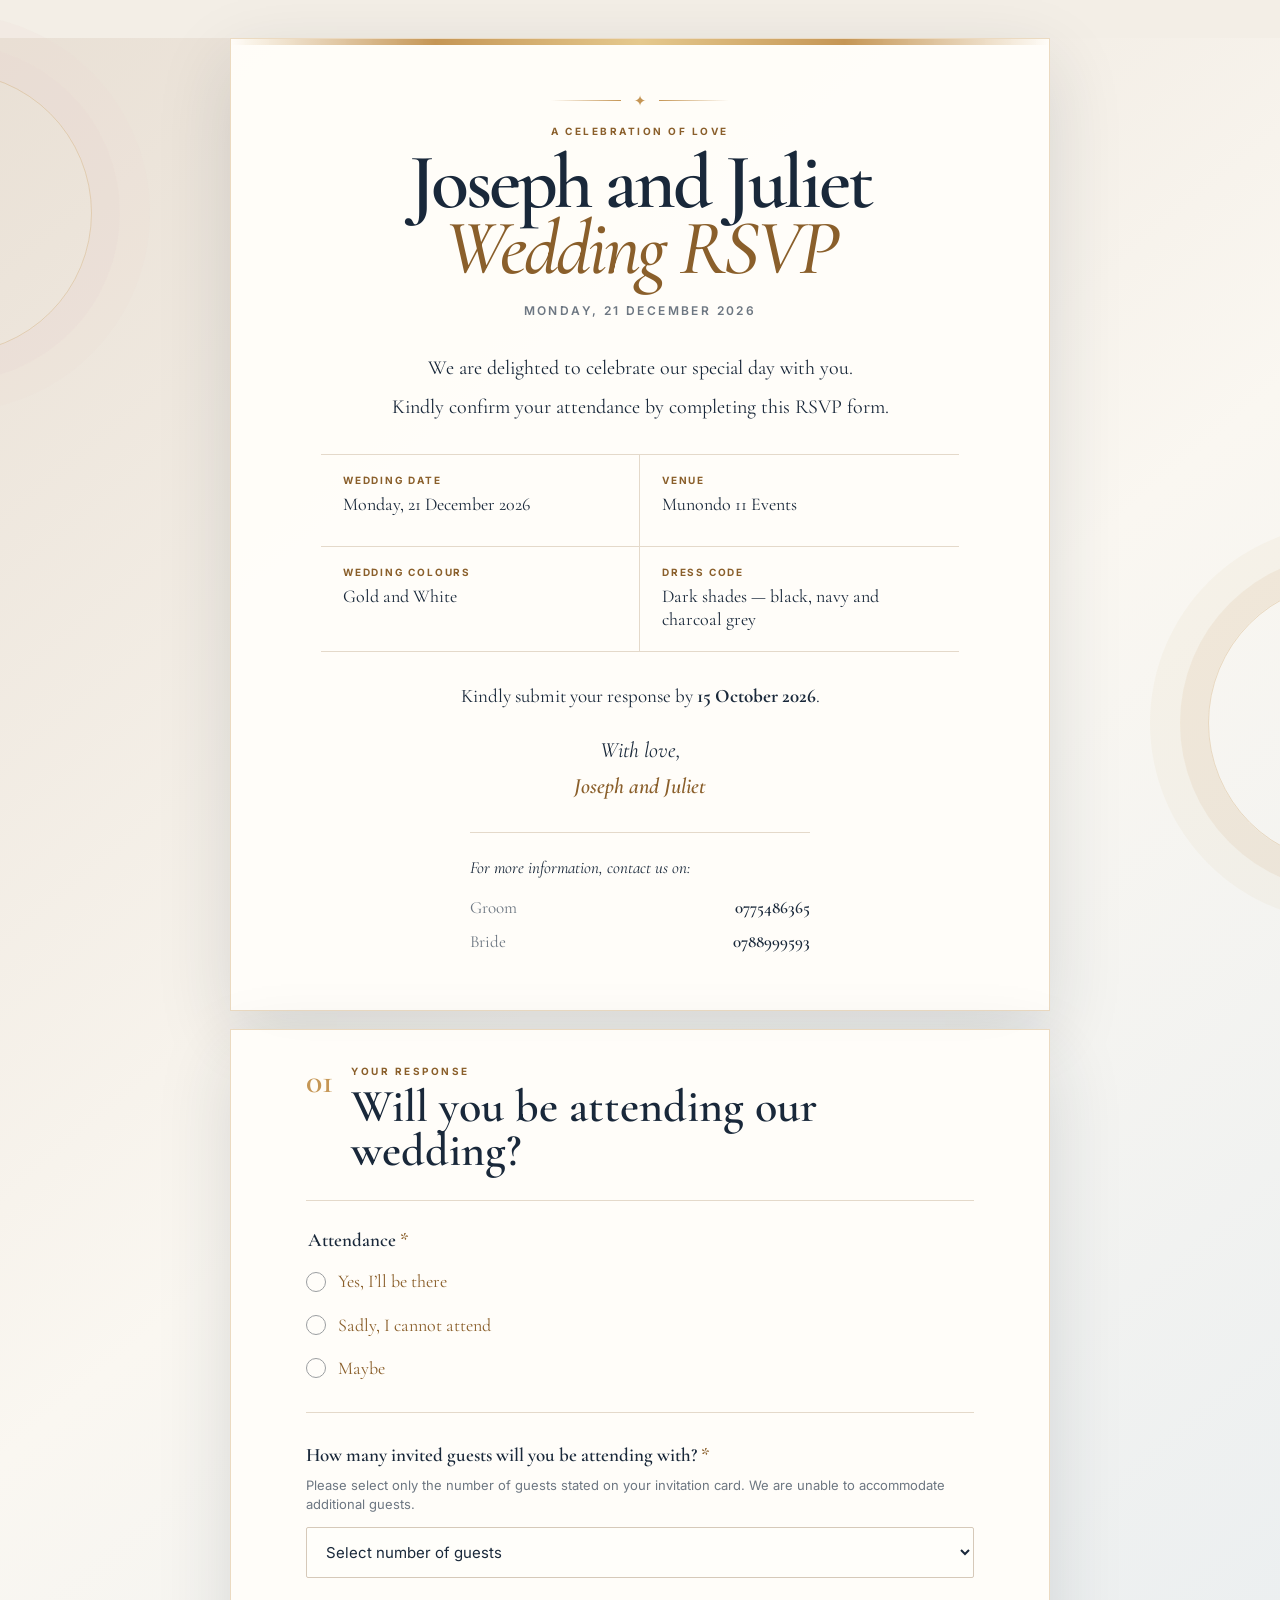
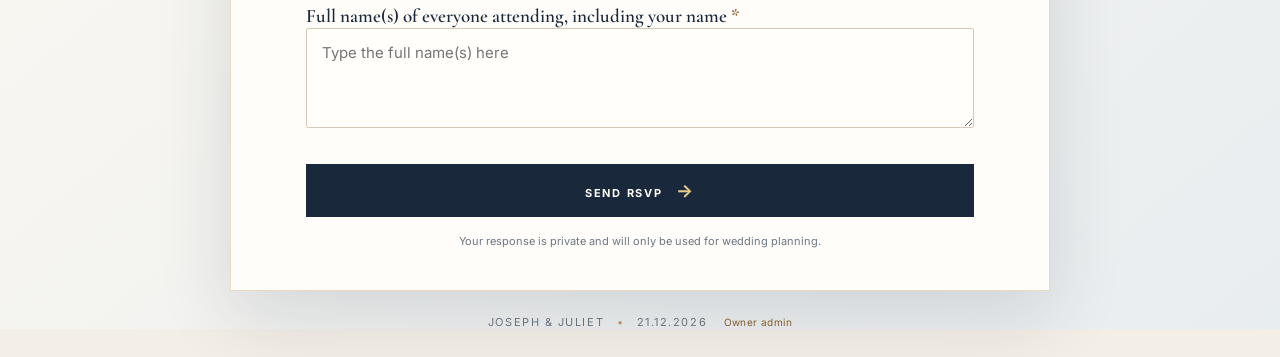
==== index.html @ 0a965ab8 "Create redesigned RSVP site with attendee admin panel" ====
<!doctype html>
<html lang="en">
  <head>
    <meta charset="UTF-8" />
    <meta name="viewport" content="width=device-width, initial-scale=1.0" />
    <meta name="theme-color" content="#b9964b" />
    <meta name="description" content="Joseph and Juliet wedding RSVP — Monday 21 December 2026." />
    <title>Joseph & Juliet | Wedding RSVP</title>
    <link rel="preconnect" href="https://fonts.googleapis.com" />
    <link rel="preconnect" href="https://fonts.gstatic.com" crossorigin />
    <link href="https://fonts.googleapis.com/css2?family=Cormorant+Garamond:ital,wght@0,400;0,500;0,600;0,700;1,500;1,600&family=Inter:wght@400;500;600;700&display=swap" rel="stylesheet" />
    <link rel="stylesheet" href="styles.css" />
  </head>
  <body>
    <main class="page-shell">
      <section class="invitation-card" aria-labelledby="page-title">
        <div class="gold-line"></div>
        <div class="ornament" aria-hidden="true"><span></span><b>✦</b><span></span></div>
        <p class="eyebrow">A celebration of love</p>
        <h1 id="page-title">Joseph and Juliet<br /><em>Wedding RSVP</em></h1>
        <p class="date-line">Monday, 21 December 2026</p>

        <div class="intro-copy">
          <p>We are delighted to celebrate our special day with you.</p>
          <p>Kindly confirm your attendance by completing this RSVP form.</p>
        </div>

        <div class="details-grid">
          <div class="detail"><span class="detail-label">Wedding date</span><span>Monday, 21 December 2026</span></div>
          <div class="detail"><span class="detail-label">Venue</span><span>Munondo 11 Events</span></div>
          <div class="detail"><span class="detail-label">Wedding colours</span><span>Gold and White</span></div>
          <div class="detail"><span class="detail-label">Dress code</span><span>Dark shades — black, navy and charcoal grey</span></div>
        </div>

        <p class="deadline">Kindly submit your response by <strong>15 October 2026</strong>.</p>

        <div class="signature">With love,<br /><strong>Joseph and Juliet</strong></div>

        <div class="contacts">
          <p>For more information, contact us on:</p>
          <div><span>Groom</span><a href="tel:0775486365">0775486365</a></div>
          <div><span>Bride</span><a href="tel:0788999593">0788999593</a></div>
        </div>
      </section>

      <section class="rsvp-card" aria-labelledby="rsvp-heading">
        <div class="section-heading">
          <span class="step-number">01</span>
          <div>
            <p class="eyebrow">Your response</p>
            <h2 id="rsvp-heading">Will you be attending our wedding?</h2>
          </div>
        </div>

        <form id="rsvp-form">
          <fieldset>
            <legend>Attendance <span>*</span></legend>
            <label class="choice"><input type="radio" name="attendance" value="Yes" required /><span class="radio-mark"></span><span>Yes, I’ll be there</span></label>
            <label class="choice"><input type="radio" name="attendance" value="No" /><span class="radio-mark"></span><span>Sadly, I cannot attend</span></label>
            <label class="choice"><input type="radio" name="attendance" value="Maybe" /><span class="radio-mark"></span><span>Maybe</span></label>
          </fieldset>

          <div class="form-divider"></div>

          <div class="field-block">
            <label for="guests">How many invited guests will you be attending with? <span>*</span></label>
            <p class="field-note">Please select only the number of guests stated on your invitation card. We are unable to accommodate additional guests.</p>
            <select id="guests" name="guests" required>
              <option value="" selected disabled>Select number of guests</option>
              <option>1</option><option>2</option><option>3</option><option>Other</option>
            </select>
          </div>

          <div class="field-block">
            <label for="names">Full name(s) of everyone attending, including your name <span>*</span></label>
            <textarea id="names" name="names" rows="3" required placeholder="Type the full name(s) here"></textarea>
          </div>

          <button type="submit" class="submit-button">Send RSVP <span>→</span></button>
          <p class="form-footnote">Your response is private and will only be used for wedding planning.</p>
          <div id="success-message" class="success-message" role="status" hidden>Thank you — your RSVP has been recorded.</div>
        </form>
      </section>
      <footer>Joseph &amp; Juliet <span>•</span> 21.12.2026 <a class="admin-link" href="admin.html">Owner admin</a></footer>
    </main>
    <script src="script.js"></script>
  </body>
</html>
---- styles.css ----
:root{--ink:#19283a;--muted:#6d7782;--paper:#fffdf9;--cream:#f3eee6;--accent:#c59655;--accent-dark:#8a5f2b;--line:#e4d9ca;--shadow:0 24px 70px rgba(25,40,58,.14);font-family:Inter,system-ui,sans-serif;color:var(--ink);background:var(--cream)}*{box-sizing:border-box}body{margin:0;min-width:320px;background:linear-gradient(140deg,#e9e0d5,#faf7f1 48%,#e8edf0)}body:before,body:after{content:"";position:fixed;pointer-events:none;border:1px solid rgba(197,150,85,.3);border-radius:50%;width:280px;height:280px}body:before{left:-190px;top:8%;box-shadow:0 0 0 28px rgba(234,214,208,.28),0 0 0 58px rgba(234,214,208,.16)}body:after{right:-210px;bottom:4%;box-shadow:0 0 0 28px rgba(197,150,85,.1),0 0 0 58px rgba(197,150,85,.05)}.page-shell{width:min(100% - 30px,820px);margin:38px auto 28px}.invitation-card,.rsvp-card{position:relative;background:rgba(255,253,249,.97);border:1px solid rgba(197,150,85,.34);box-shadow:var(--shadow)}.invitation-card{padding:52px clamp(24px,8vw,90px) 52px;text-align:center;overflow:hidden}.gold-line{height:6px;position:absolute;inset:0 0 auto;background:linear-gradient(90deg,transparent,var(--accent),#e5c98e,var(--accent),transparent)}.ornament{display:flex;align-items:center;justify-content:center;gap:13px;color:var(--accent);margin:0 0 15px}.ornament span{height:1px;width:70px;background:linear-gradient(90deg,transparent,var(--accent))}.ornament span:last-child{transform:scaleX(-1)}.ornament b{font-size:15px}.eyebrow{margin:0;color:var(--accent-dark);font:700 10px Inter,sans-serif;letter-spacing:.25em;text-transform:uppercase}h1,h2{font-family:"Cormorant Garamond",Georgia,serif}h1{margin:13px 0 0;font-size:clamp(44px,8vw,78px);line-height:.84;font-weight:600;letter-spacing:-.04em}h1 em{color:var(--accent-dark);font-weight:500}.date-line{margin:22px 0 0;color:var(--muted);font:600 12px Inter,sans-serif;letter-spacing:.2em;text-transform:uppercase}.intro-copy{max-width:570px;margin:35px auto 31px;font:20px/1.55 "Cormorant Garamond",Georgia,serif}.intro-copy p{margin:8px 0}.details-grid{display:grid;grid-template-columns:1fr 1fr;border-top:1px solid var(--line);border-bottom:1px solid var(--line);text-align:left}.detail{padding:19px 22px;min-height:92px;border-bottom:1px solid var(--line);font:18px/1.3 "Cormorant Garamond",Georgia,serif}.detail:nth-child(odd){border-right:1px solid var(--line)}.detail:nth-last-child(-n+2){border-bottom:0}.detail-label{display:block;margin-bottom:7px;color:var(--accent-dark);font:700 10px Inter,sans-serif;letter-spacing:.18em;text-transform:uppercase}.deadline{margin:30px 0 0;font:19px/1.45 "Cormorant Garamond",Georgia,serif}.signature{margin-top:27px;font:italic 22px/1.35 "Cormorant Garamond",Georgia,serif}.signature strong{display:inline-block;margin-top:6px;color:var(--accent-dark);font-weight:600}.contacts{max-width:340px;margin:30px auto 0;padding-top:22px;border-top:1px solid var(--line);text-align:left;font:17px/1.5 "Cormorant Garamond",Georgia,serif}.contacts p{margin:0 0 11px;font-style:italic}.contacts div{display:flex;justify-content:space-between;padding:4px 0}.contacts div span{color:var(--muted)}.contacts a{color:var(--ink);text-decoration:none;font-weight:600}.rsvp-card{margin-top:18px;padding:35px clamp(24px,8vw,75px) 42px}.section-heading{display:flex;gap:18px;align-items:flex-start;padding-bottom:27px;border-bottom:1px solid var(--line)}.step-number{color:var(--accent);font:600 34px/1 "Cormorant Garamond",Georgia,serif}h2{margin:8px 0 0;font-size:clamp(31px,5vw,46px);line-height:.95;font-weight:600}fieldset{border:0;margin:28px 0 0;padding:0}legend,.field-block>label{display:block;font:600 19px/1.2 "Cormorant Garamond",Georgia,serif}legend span,label span{color:var(--accent-dark)}.choice{display:flex;align-items:center;gap:12px;position:relative;margin-top:18px;cursor:pointer;font:18px/1.4 "Cormorant Garamond",Georgia,serif}.choice input{position:absolute;opacity:0}.radio-mark{width:20px;height:20px;border:1.5px solid #9a9da0;border-radius:50%;transition:.18s}.choice input:checked+.radio-mark{border:6px solid var(--accent);box-shadow:0 0 0 1px var(--accent)}.choice:focus-within .radio-mark{outline:3px solid rgba(197,150,85,.2);outline-offset:3px}.form-divider{height:1px;margin:31px 0;background:var(--line)}.field-block{margin-top:27px}.field-note{margin:9px 0 12px;color:var(--muted);font:13px/1.5 Inter,sans-serif}select,textarea{width:100%;border:1px solid #d6c9b9;border-radius:2px;background:#fffefa;color:var(--ink);font:15px Inter,sans-serif;padding:14px 15px;outline:none}select:focus,textarea:focus{border-color:var(--accent);box-shadow:0 0 0 3px rgba(197,150,85,.13)}textarea{resize:vertical;min-height:100px}.submit-button{width:100%;margin-top:32px;border:0;background:var(--ink);color:#fffdf8;padding:16px 22px;font:700 11px Inter,sans-serif;letter-spacing:.16em;text-transform:uppercase;cursor:pointer;transition:.16s}.submit-button:hover{background:var(--accent-dark)}.submit-button:active{transform:scale(.98)}.submit-button span{margin-left:9px;color:#e5c98e;font-size:18px}.form-footnote{margin:17px 0 0;text-align:center;color:var(--muted);font-size:11px}.success-message{margin-top:18px;padding:13px 15px;background:#edf4ed;color:#35543a;text-align:center;font-size:14px}footer{padding:24px 0 0;text-align:center;color:var(--muted);font:11px Inter,sans-serif;letter-spacing:.14em;text-transform:uppercase}footer span{padding:0 8px;color:var(--accent)}footer .admin-link{margin-left:12px;color:var(--accent-dark);font-size:10px;letter-spacing:.04em;text-decoration:none;text-transform:none}footer .admin-link:hover{text-decoration:underline}@media(max-width:600px){.page-shell{width:min(100% - 16px,820px);margin-top:18px}.invitation-card{padding:38px 18px 40px}.details-grid{grid-template-columns:1fr}.detail,.detail:nth-child(odd){border-right:0;border-bottom:1px solid var(--line)}.detail:last-child{border-bottom:0}.rsvp-card{padding:29px 20px 35px}h1{font-size:50px}}
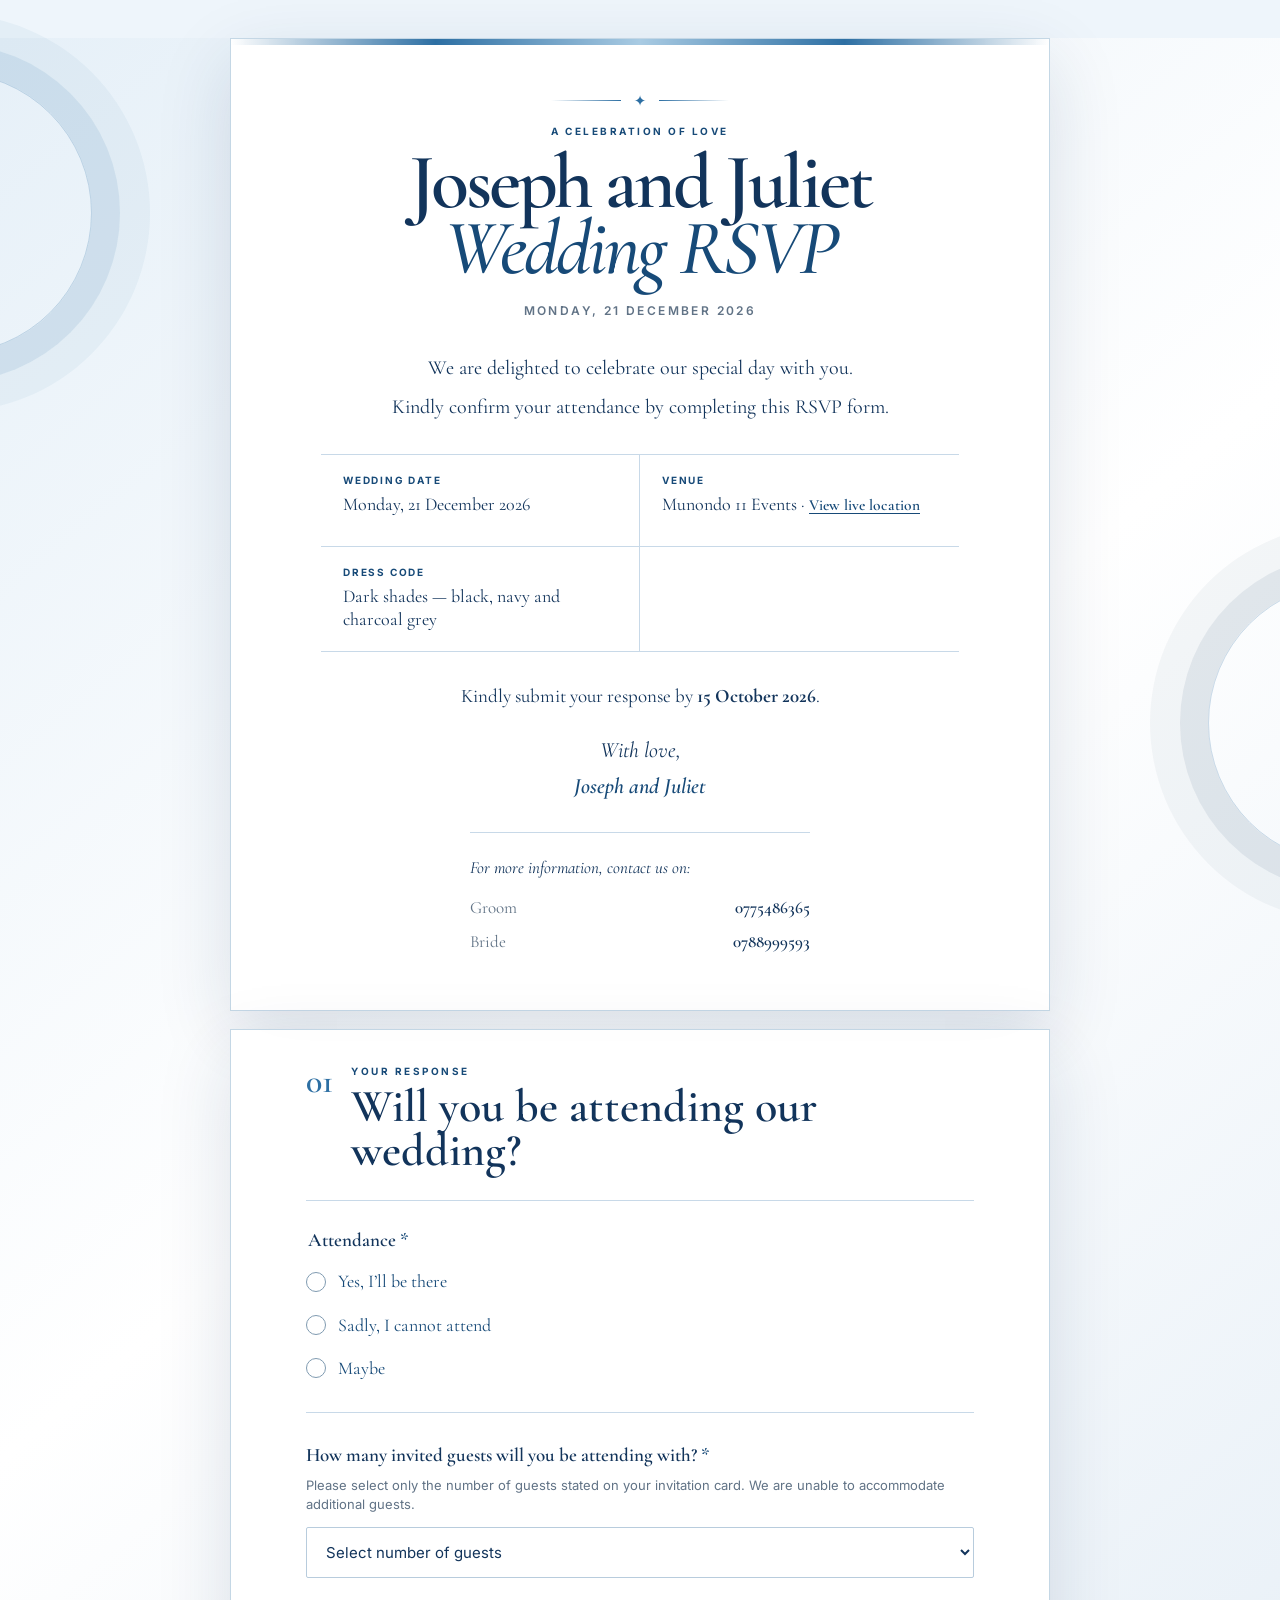
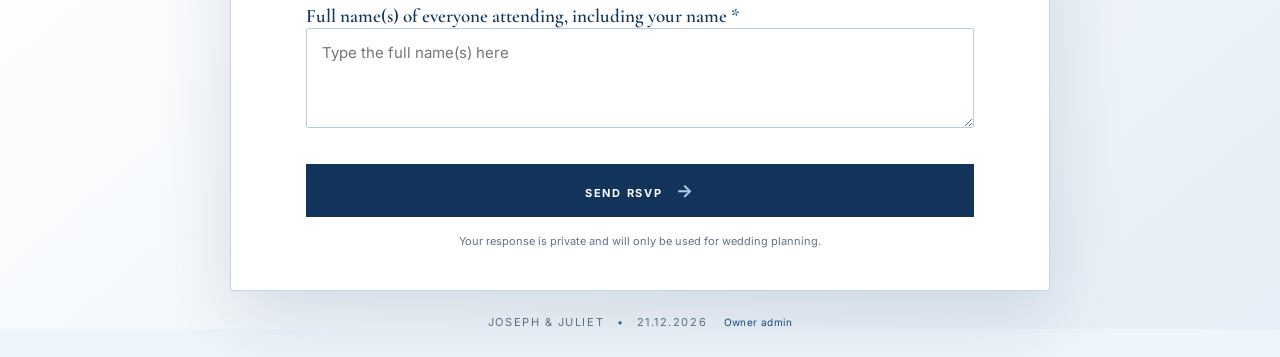
==== commit c73c0bdd: "Switch RSVP design to blue and add live location" ====
--- a/index.html
+++ b/index.html
@@ -3,7 +3,7 @@
   <head>
     <meta charset="UTF-8" />
     <meta name="viewport" content="width=device-width, initial-scale=1.0" />
-    <meta name="theme-color" content="#b9964b" />
+    <meta name="theme-color" content="#1d5f91" />
     <meta name="description" content="Joseph and Juliet wedding RSVP — Monday 21 December 2026." />
     <title>Joseph & Juliet | Wedding RSVP</title>
     <link rel="preconnect" href="https://fonts.googleapis.com" />
@@ -27,8 +27,7 @@
 
         <div class="details-grid">
           <div class="detail"><span class="detail-label">Wedding date</span><span>Monday, 21 December 2026</span></div>
-          <div class="detail"><span class="detail-label">Venue</span><span>Munondo 11 Events</span></div>
-          <div class="detail"><span class="detail-label">Wedding colours</span><span>Gold and White</span></div>
+          <div class="detail"><span class="detail-label">Venue</span><span>Munondo 11 Events · <a class="map-link" href="https://maps.app.goo.gl/MpjNZfviGpF6EwaDA?g_st=ac" target="_blank" rel="noopener">View live location</a></span></div>
           <div class="detail"><span class="detail-label">Dress code</span><span>Dark shades — black, navy and charcoal grey</span></div>
         </div>
 
--- a/styles.css
+++ b/styles.css
@@ -1 +1 @@
-:root{--ink:#19283a;--muted:#6d7782;--paper:#fffdf9;--cream:#f3eee6;--accent:#c59655;--accent-dark:#8a5f2b;--line:#e4d9ca;--shadow:0 24px 70px rgba(25,40,58,.14);font-family:Inter,system-ui,sans-serif;color:var(--ink);background:var(--cream)}*{box-sizing:border-box}body{margin:0;min-width:320px;background:linear-gradient(140deg,#e9e0d5,#faf7f1 48%,#e8edf0)}body:before,body:after{content:"";position:fixed;pointer-events:none;border:1px solid rgba(197,150,85,.3);border-radius:50%;width:280px;height:280px}body:before{left:-190px;top:8%;box-shadow:0 0 0 28px rgba(234,214,208,.28),0 0 0 58px rgba(234,214,208,.16)}body:after{right:-210px;bottom:4%;box-shadow:0 0 0 28px rgba(197,150,85,.1),0 0 0 58px rgba(197,150,85,.05)}.page-shell{width:min(100% - 30px,820px);margin:38px auto 28px}.invitation-card,.rsvp-card{position:relative;background:rgba(255,253,249,.97);border:1px solid rgba(197,150,85,.34);box-shadow:var(--shadow)}.invitation-card{padding:52px clamp(24px,8vw,90px) 52px;text-align:center;overflow:hidden}.gold-line{height:6px;position:absolute;inset:0 0 auto;background:linear-gradient(90deg,transparent,var(--accent),#e5c98e,var(--accent),transparent)}.ornament{display:flex;align-items:center;justify-content:center;gap:13px;color:var(--accent);margin:0 0 15px}.ornament span{height:1px;width:70px;background:linear-gradient(90deg,transparent,var(--accent))}.ornament span:last-child{transform:scaleX(-1)}.ornament b{font-size:15px}.eyebrow{margin:0;color:var(--accent-dark);font:700 10px Inter,sans-serif;letter-spacing:.25em;text-transform:uppercase}h1,h2{font-family:"Cormorant Garamond",Georgia,serif}h1{margin:13px 0 0;font-size:clamp(44px,8vw,78px);line-height:.84;font-weight:600;letter-spacing:-.04em}h1 em{color:var(--accent-dark);font-weight:500}.date-line{margin:22px 0 0;color:var(--muted);font:600 12px Inter,sans-serif;letter-spacing:.2em;text-transform:uppercase}.intro-copy{max-width:570px;margin:35px auto 31px;font:20px/1.55 "Cormorant Garamond",Georgia,serif}.intro-copy p{margin:8px 0}.details-grid{display:grid;grid-template-columns:1fr 1fr;border-top:1px solid var(--line);border-bottom:1px solid var(--line);text-align:left}.detail{padding:19px 22px;min-height:92px;border-bottom:1px solid var(--line);font:18px/1.3 "Cormorant Garamond",Georgia,serif}.detail:nth-child(odd){border-right:1px solid var(--line)}.detail:nth-last-child(-n+2){border-bottom:0}.detail-label{display:block;margin-bottom:7px;color:var(--accent-dark);font:700 10px Inter,sans-serif;letter-spacing:.18em;text-transform:uppercase}.deadline{margin:30px 0 0;font:19px/1.45 "Cormorant Garamond",Georgia,serif}.signature{margin-top:27px;font:italic 22px/1.35 "Cormorant Garamond",Georgia,serif}.signature strong{display:inline-block;margin-top:6px;color:var(--accent-dark);font-weight:600}.contacts{max-width:340px;margin:30px auto 0;padding-top:22px;border-top:1px solid var(--line);text-align:left;font:17px/1.5 "Cormorant Garamond",Georgia,serif}.contacts p{margin:0 0 11px;font-style:italic}.contacts div{display:flex;justify-content:space-between;padding:4px 0}.contacts div span{color:var(--muted)}.contacts a{color:var(--ink);text-decoration:none;font-weight:600}.rsvp-card{margin-top:18px;padding:35px clamp(24px,8vw,75px) 42px}.section-heading{display:flex;gap:18px;align-items:flex-start;padding-bottom:27px;border-bottom:1px solid var(--line)}.step-number{color:var(--accent);font:600 34px/1 "Cormorant Garamond",Georgia,serif}h2{margin:8px 0 0;font-size:clamp(31px,5vw,46px);line-height:.95;font-weight:600}fieldset{border:0;margin:28px 0 0;padding:0}legend,.field-block>label{display:block;font:600 19px/1.2 "Cormorant Garamond",Georgia,serif}legend span,label span{color:var(--accent-dark)}.choice{display:flex;align-items:center;gap:12px;position:relative;margin-top:18px;cursor:pointer;font:18px/1.4 "Cormorant Garamond",Georgia,serif}.choice input{position:absolute;opacity:0}.radio-mark{width:20px;height:20px;border:1.5px solid #9a9da0;border-radius:50%;transition:.18s}.choice input:checked+.radio-mark{border:6px solid var(--accent);box-shadow:0 0 0 1px var(--accent)}.choice:focus-within .radio-mark{outline:3px solid rgba(197,150,85,.2);outline-offset:3px}.form-divider{height:1px;margin:31px 0;background:var(--line)}.field-block{margin-top:27px}.field-note{margin:9px 0 12px;color:var(--muted);font:13px/1.5 Inter,sans-serif}select,textarea{width:100%;border:1px solid #d6c9b9;border-radius:2px;background:#fffefa;color:var(--ink);font:15px Inter,sans-serif;padding:14px 15px;outline:none}select:focus,textarea:focus{border-color:var(--accent);box-shadow:0 0 0 3px rgba(197,150,85,.13)}textarea{resize:vertical;min-height:100px}.submit-button{width:100%;margin-top:32px;border:0;background:var(--ink);color:#fffdf8;padding:16px 22px;font:700 11px Inter,sans-serif;letter-spacing:.16em;text-transform:uppercase;cursor:pointer;transition:.16s}.submit-button:hover{background:var(--accent-dark)}.submit-button:active{transform:scale(.98)}.submit-button span{margin-left:9px;color:#e5c98e;font-size:18px}.form-footnote{margin:17px 0 0;text-align:center;color:var(--muted);font-size:11px}.success-message{margin-top:18px;padding:13px 15px;background:#edf4ed;color:#35543a;text-align:center;font-size:14px}footer{padding:24px 0 0;text-align:center;color:var(--muted);font:11px Inter,sans-serif;letter-spacing:.14em;text-transform:uppercase}footer span{padding:0 8px;color:var(--accent)}footer .admin-link{margin-left:12px;color:var(--accent-dark);font-size:10px;letter-spacing:.04em;text-decoration:none;text-transform:none}footer .admin-link:hover{text-decoration:underline}@media(max-width:600px){.page-shell{width:min(100% - 16px,820px);margin-top:18px}.invitation-card{padding:38px 18px 40px}.details-grid{grid-template-columns:1fr}.detail,.detail:nth-child(odd){border-right:0;border-bottom:1px solid var(--line)}.detail:last-child{border-bottom:0}.rsvp-card{padding:29px 20px 35px}h1{font-size:50px}}
+:root{--ink:#12345b;--muted:#617386;--paper:#ffffff;--cream:#eef5fb;--accent:#2d6fa3;--accent-dark:#174a78;--line:#c8d9e8;--shadow:0 24px 70px rgba(18,52,91,.14);font-family:Inter,system-ui,sans-serif;color:var(--ink);background:var(--cream)}*{box-sizing:border-box}body{margin:0;min-width:320px;background:linear-gradient(140deg,#e6f0f8,#fff 48%,#e5eef6)}body:before,body:after{content:"";position:fixed;pointer-events:none;border:1px solid rgba(45,111,163,.24);border-radius:50%;width:280px;height:280px}body:before{left:-190px;top:8%;box-shadow:0 0 0 28px rgba(45,111,163,.1),0 0 0 58px rgba(45,111,163,.05)}body:after{right:-210px;bottom:4%;box-shadow:0 0 0 28px rgba(18,52,91,.08),0 0 0 58px rgba(18,52,91,.04)}.page-shell{width:min(100% - 30px,820px);margin:38px auto 28px}.invitation-card,.rsvp-card{position:relative;background:rgba(255,255,255,.97);border:1px solid rgba(45,111,163,.28);box-shadow:var(--shadow)}.invitation-card{padding:52px clamp(24px,8vw,90px) 52px;text-align:center;overflow:hidden}.gold-line{height:6px;position:absolute;inset:0 0 auto;background:linear-gradient(90deg,transparent,var(--accent),#a9cbe3,var(--accent),transparent)}.ornament{display:flex;align-items:center;justify-content:center;gap:13px;color:var(--accent);margin:0 0 15px}.ornament span{height:1px;width:70px;background:linear-gradient(90deg,transparent,var(--accent))}.ornament span:last-child{transform:scaleX(-1)}.ornament b{font-size:15px}.eyebrow{margin:0;color:var(--accent-dark);font:700 10px Inter,sans-serif;letter-spacing:.25em;text-transform:uppercase}h1,h2{font-family:"Cormorant Garamond",Georgia,serif}h1{margin:13px 0 0;font-size:clamp(44px,8vw,78px);line-height:.84;font-weight:600;letter-spacing:-.04em}h1 em{color:var(--accent-dark);font-weight:500}.date-line{margin:22px 0 0;color:var(--muted);font:600 12px Inter,sans-serif;letter-spacing:.2em;text-transform:uppercase}.intro-copy{max-width:570px;margin:35px auto 31px;font:20px/1.55 "Cormorant Garamond",Georgia,serif}.intro-copy p{margin:8px 0}.details-grid{display:grid;grid-template-columns:1fr 1fr;border-top:1px solid var(--line);border-bottom:1px solid var(--line);text-align:left}.detail{padding:19px 22px;min-height:92px;border-bottom:1px solid var(--line);font:18px/1.3 "Cormorant Garamond",Georgia,serif}.detail:nth-child(odd){border-right:1px solid var(--line)}.detail:last-child{border-bottom:0}.detail-label{display:block;margin-bottom:7px;color:var(--accent-dark);font:700 10px Inter,sans-serif;letter-spacing:.18em;text-transform:uppercase}.map-link{color:var(--accent-dark);font-size:.86em;font-weight:600;text-decoration:underline;text-underline-offset:3px}.deadline{margin:30px 0 0;font:19px/1.45 "Cormorant Garamond",Georgia,serif}.signature{margin-top:27px;font:italic 22px/1.35 "Cormorant Garamond",Georgia,serif}.signature strong{display:inline-block;margin-top:6px;color:var(--accent-dark);font-weight:600}.contacts{max-width:340px;margin:30px auto 0;padding-top:22px;border-top:1px solid var(--line);text-align:left;font:17px/1.5 "Cormorant Garamond",Georgia,serif}.contacts p{margin:0 0 11px;font-style:italic}.contacts div{display:flex;justify-content:space-between;padding:4px 0}.contacts div span{color:var(--muted)}.contacts a{color:var(--ink);text-decoration:none;font-weight:600}.rsvp-card{margin-top:18px;padding:35px clamp(24px,8vw,75px) 42px}.section-heading{display:flex;gap:18px;align-items:flex-start;padding-bottom:27px;border-bottom:1px solid var(--line)}.step-number{color:var(--accent);font:600 34px/1 "Cormorant Garamond",Georgia,serif}h2{margin:8px 0 0;font-size:clamp(31px,5vw,46px);line-height:.95;font-weight:600}fieldset{border:0;margin:28px 0 0;padding:0}legend,.field-block>label{display:block;font:600 19px/1.2 "Cormorant Garamond",Georgia,serif}legend span,label span{color:var(--accent-dark)}.choice{display:flex;align-items:center;gap:12px;position:relative;margin-top:18px;cursor:pointer;font:18px/1.4 "Cormorant Garamond",Georgia,serif}.choice input{position:absolute;opacity:0}.radio-mark{width:20px;height:20px;border:1.5px solid #7f9ab0;border-radius:50%;transition:.18s}.choice input:checked+.radio-mark{border:6px solid var(--accent);box-shadow:0 0 0 1px var(--accent)}.choice:focus-within .radio-mark{outline:3px solid rgba(45,111,163,.2);outline-offset:3px}.form-divider{height:1px;margin:31px 0;background:var(--line)}.field-block{margin-top:27px}.field-note{margin:9px 0 12px;color:var(--muted);font:13px/1.5 Inter,sans-serif}select,textarea{width:100%;border:1px solid #b8ccdd;border-radius:2px;background:#fff;color:var(--ink);font:15px Inter,sans-serif;padding:14px 15px;outline:none}select:focus,textarea:focus{border-color:var(--accent);box-shadow:0 0 0 3px rgba(45,111,163,.13)}textarea{resize:vertical;min-height:100px}.submit-button{width:100%;margin-top:32px;border:0;background:var(--ink);color:#fff;padding:16px 22px;font:700 11px Inter,sans-serif;letter-spacing:.16em;text-transform:uppercase;cursor:pointer;transition:.16s}.submit-button:hover{background:var(--accent-dark)}.submit-button:active{transform:scale(.98)}.submit-button span{margin-left:9px;color:#a9cbe3;font-size:18px}.form-footnote{margin:17px 0 0;text-align:center;color:var(--muted);font-size:11px}.success-message{margin-top:18px;padding:13px 15px;background:#eaf4fb;color:#214d70;text-align:center;font-size:14px}footer{padding:24px 0 0;text-align:center;color:var(--muted);font:11px Inter,sans-serif;letter-spacing:.14em;text-transform:uppercase}footer span{padding:0 8px;color:var(--accent)}footer .admin-link{margin-left:12px;color:var(--accent-dark);font-size:10px;letter-spacing:.04em;text-decoration:none;text-transform:none}footer .admin-link:hover{text-decoration:underline}@media(max-width:600px){.page-shell{width:min(100% - 16px,820px);margin-top:18px}.invitation-card{padding:38px 18px 40px}.details-grid{grid-template-columns:1fr}.detail,.detail:nth-child(odd){border-right:0;border-bottom:1px solid var(--line)}.detail:last-child{border-bottom:0}.rsvp-card{padding:29px 20px 35px}h1{font-size:50px}}
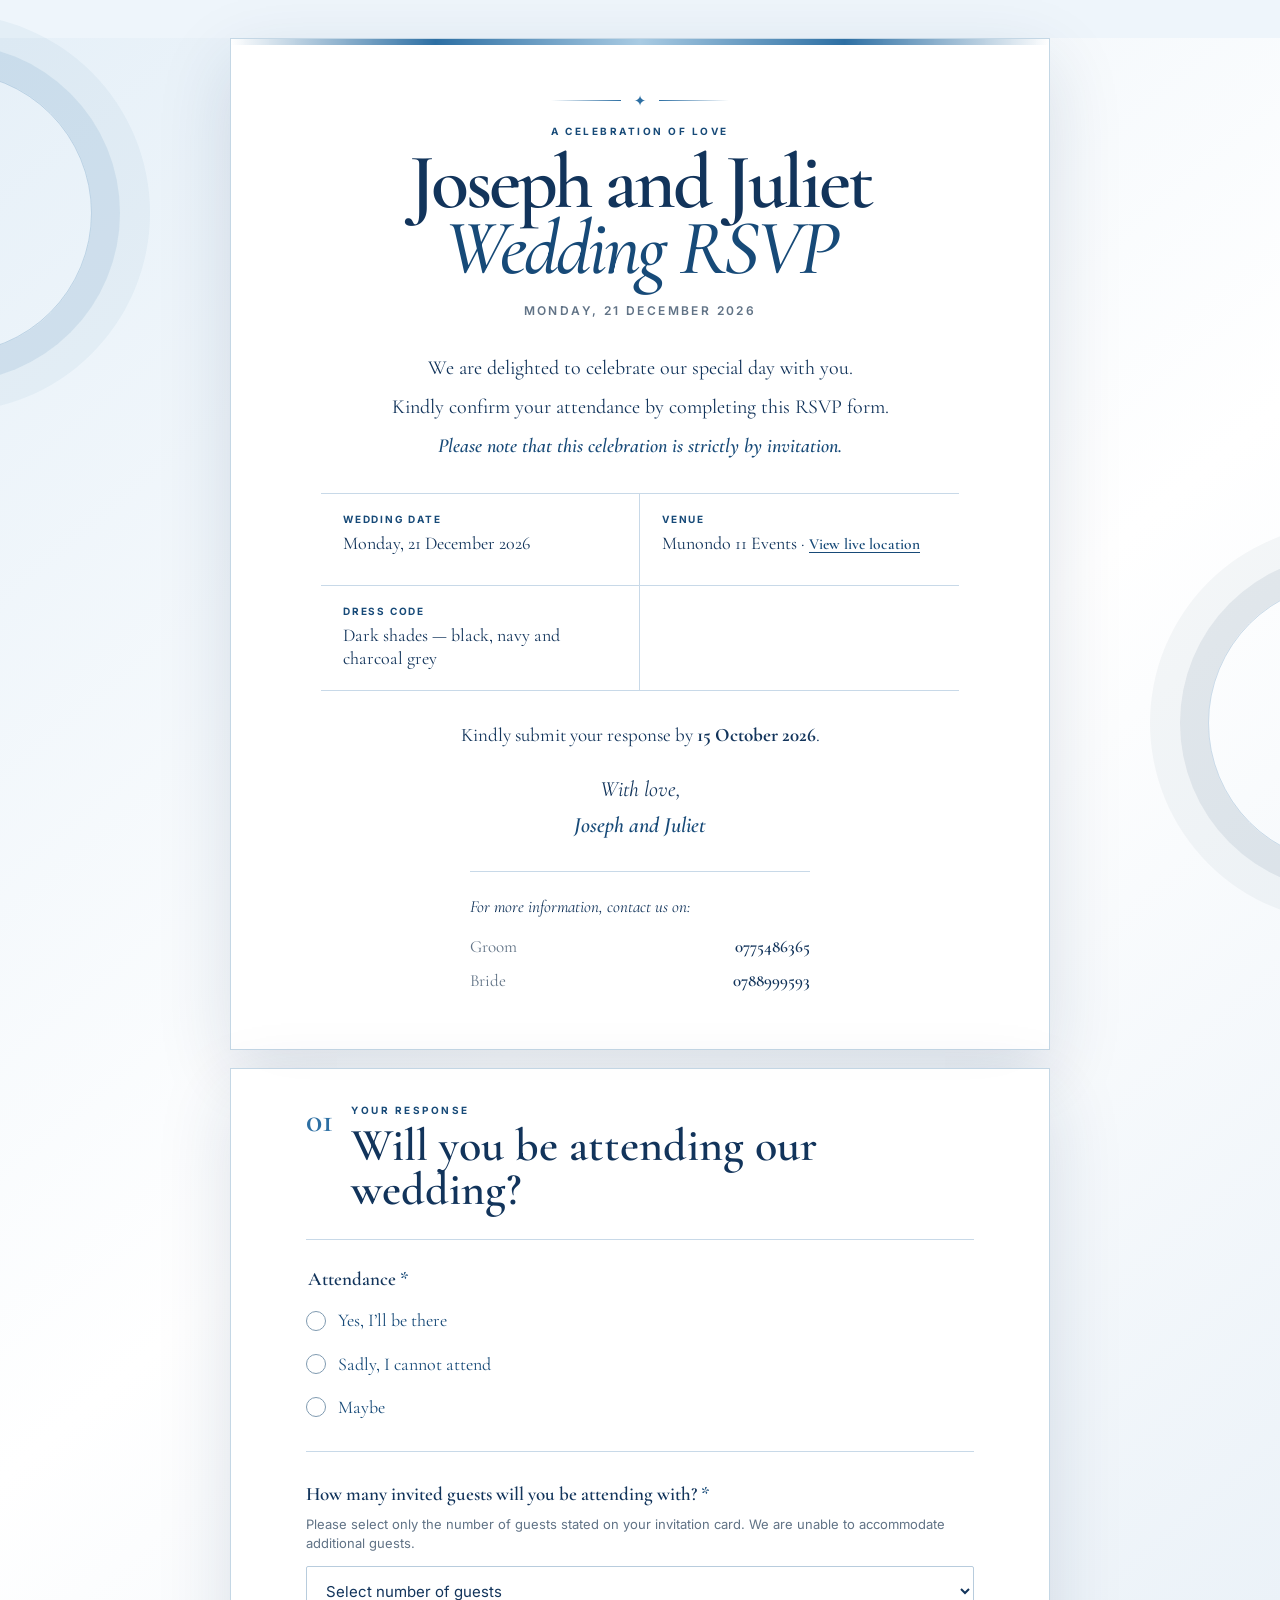
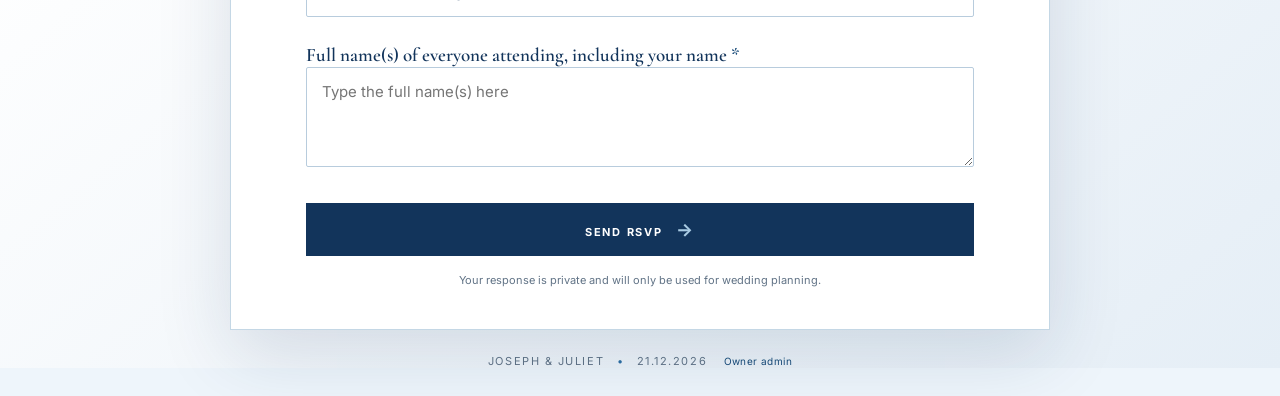
==== commit 29f1e28b: "Add strictly by invitation notice" ====
--- a/index.html
+++ b/index.html
@@ -23,6 +23,7 @@
         <div class="intro-copy">
           <p>We are delighted to celebrate our special day with you.</p>
           <p>Kindly confirm your attendance by completing this RSVP form.</p>
+          <p class="invitation-note">Please note that this celebration is strictly by invitation.</p>
         </div>
 
         <div class="details-grid">
--- a/styles.css
+++ b/styles.css
@@ -1 +1,3 @@
 :root{--ink:#12345b;--muted:#617386;--paper:#ffffff;--cream:#eef5fb;--accent:#2d6fa3;--accent-dark:#174a78;--line:#c8d9e8;--shadow:0 24px 70px rgba(18,52,91,.14);font-family:Inter,system-ui,sans-serif;color:var(--ink);background:var(--cream)}*{box-sizing:border-box}body{margin:0;min-width:320px;background:linear-gradient(140deg,#e6f0f8,#fff 48%,#e5eef6)}body:before,body:after{content:"";position:fixed;pointer-events:none;border:1px solid rgba(45,111,163,.24);border-radius:50%;width:280px;height:280px}body:before{left:-190px;top:8%;box-shadow:0 0 0 28px rgba(45,111,163,.1),0 0 0 58px rgba(45,111,163,.05)}body:after{right:-210px;bottom:4%;box-shadow:0 0 0 28px rgba(18,52,91,.08),0 0 0 58px rgba(18,52,91,.04)}.page-shell{width:min(100% - 30px,820px);margin:38px auto 28px}.invitation-card,.rsvp-card{position:relative;background:rgba(255,255,255,.97);border:1px solid rgba(45,111,163,.28);box-shadow:var(--shadow)}.invitation-card{padding:52px clamp(24px,8vw,90px) 52px;text-align:center;overflow:hidden}.gold-line{height:6px;position:absolute;inset:0 0 auto;background:linear-gradient(90deg,transparent,var(--accent),#a9cbe3,var(--accent),transparent)}.ornament{display:flex;align-items:center;justify-content:center;gap:13px;color:var(--accent);margin:0 0 15px}.ornament span{height:1px;width:70px;background:linear-gradient(90deg,transparent,var(--accent))}.ornament span:last-child{transform:scaleX(-1)}.ornament b{font-size:15px}.eyebrow{margin:0;color:var(--accent-dark);font:700 10px Inter,sans-serif;letter-spacing:.25em;text-transform:uppercase}h1,h2{font-family:"Cormorant Garamond",Georgia,serif}h1{margin:13px 0 0;font-size:clamp(44px,8vw,78px);line-height:.84;font-weight:600;letter-spacing:-.04em}h1 em{color:var(--accent-dark);font-weight:500}.date-line{margin:22px 0 0;color:var(--muted);font:600 12px Inter,sans-serif;letter-spacing:.2em;text-transform:uppercase}.intro-copy{max-width:570px;margin:35px auto 31px;font:20px/1.55 "Cormorant Garamond",Georgia,serif}.intro-copy p{margin:8px 0}.details-grid{display:grid;grid-template-columns:1fr 1fr;border-top:1px solid var(--line);border-bottom:1px solid var(--line);text-align:left}.detail{padding:19px 22px;min-height:92px;border-bottom:1px solid var(--line);font:18px/1.3 "Cormorant Garamond",Georgia,serif}.detail:nth-child(odd){border-right:1px solid var(--line)}.detail:last-child{border-bottom:0}.detail-label{display:block;margin-bottom:7px;color:var(--accent-dark);font:700 10px Inter,sans-serif;letter-spacing:.18em;text-transform:uppercase}.map-link{color:var(--accent-dark);font-size:.86em;font-weight:600;text-decoration:underline;text-underline-offset:3px}.deadline{margin:30px 0 0;font:19px/1.45 "Cormorant Garamond",Georgia,serif}.signature{margin-top:27px;font:italic 22px/1.35 "Cormorant Garamond",Georgia,serif}.signature strong{display:inline-block;margin-top:6px;color:var(--accent-dark);font-weight:600}.contacts{max-width:340px;margin:30px auto 0;padding-top:22px;border-top:1px solid var(--line);text-align:left;font:17px/1.5 "Cormorant Garamond",Georgia,serif}.contacts p{margin:0 0 11px;font-style:italic}.contacts div{display:flex;justify-content:space-between;padding:4px 0}.contacts div span{color:var(--muted)}.contacts a{color:var(--ink);text-decoration:none;font-weight:600}.rsvp-card{margin-top:18px;padding:35px clamp(24px,8vw,75px) 42px}.section-heading{display:flex;gap:18px;align-items:flex-start;padding-bottom:27px;border-bottom:1px solid var(--line)}.step-number{color:var(--accent);font:600 34px/1 "Cormorant Garamond",Georgia,serif}h2{margin:8px 0 0;font-size:clamp(31px,5vw,46px);line-height:.95;font-weight:600}fieldset{border:0;margin:28px 0 0;padding:0}legend,.field-block>label{display:block;font:600 19px/1.2 "Cormorant Garamond",Georgia,serif}legend span,label span{color:var(--accent-dark)}.choice{display:flex;align-items:center;gap:12px;position:relative;margin-top:18px;cursor:pointer;font:18px/1.4 "Cormorant Garamond",Georgia,serif}.choice input{position:absolute;opacity:0}.radio-mark{width:20px;height:20px;border:1.5px solid #7f9ab0;border-radius:50%;transition:.18s}.choice input:checked+.radio-mark{border:6px solid var(--accent);box-shadow:0 0 0 1px var(--accent)}.choice:focus-within .radio-mark{outline:3px solid rgba(45,111,163,.2);outline-offset:3px}.form-divider{height:1px;margin:31px 0;background:var(--line)}.field-block{margin-top:27px}.field-note{margin:9px 0 12px;color:var(--muted);font:13px/1.5 Inter,sans-serif}select,textarea{width:100%;border:1px solid #b8ccdd;border-radius:2px;background:#fff;color:var(--ink);font:15px Inter,sans-serif;padding:14px 15px;outline:none}select:focus,textarea:focus{border-color:var(--accent);box-shadow:0 0 0 3px rgba(45,111,163,.13)}textarea{resize:vertical;min-height:100px}.submit-button{width:100%;margin-top:32px;border:0;background:var(--ink);color:#fff;padding:16px 22px;font:700 11px Inter,sans-serif;letter-spacing:.16em;text-transform:uppercase;cursor:pointer;transition:.16s}.submit-button:hover{background:var(--accent-dark)}.submit-button:active{transform:scale(.98)}.submit-button span{margin-left:9px;color:#a9cbe3;font-size:18px}.form-footnote{margin:17px 0 0;text-align:center;color:var(--muted);font-size:11px}.success-message{margin-top:18px;padding:13px 15px;background:#eaf4fb;color:#214d70;text-align:center;font-size:14px}footer{padding:24px 0 0;text-align:center;color:var(--muted);font:11px Inter,sans-serif;letter-spacing:.14em;text-transform:uppercase}footer span{padding:0 8px;color:var(--accent)}footer .admin-link{margin-left:12px;color:var(--accent-dark);font-size:10px;letter-spacing:.04em;text-decoration:none;text-transform:none}footer .admin-link:hover{text-decoration:underline}@media(max-width:600px){.page-shell{width:min(100% - 16px,820px);margin-top:18px}.invitation-card{padding:38px 18px 40px}.details-grid{grid-template-columns:1fr}.detail,.detail:nth-child(odd){border-right:0;border-bottom:1px solid var(--line)}.detail:last-child{border-bottom:0}.rsvp-card{padding:29px 20px 35px}h1{font-size:50px}}
+
+.invitation-note{color:var(--accent-dark);font-style:italic;font-weight:600}
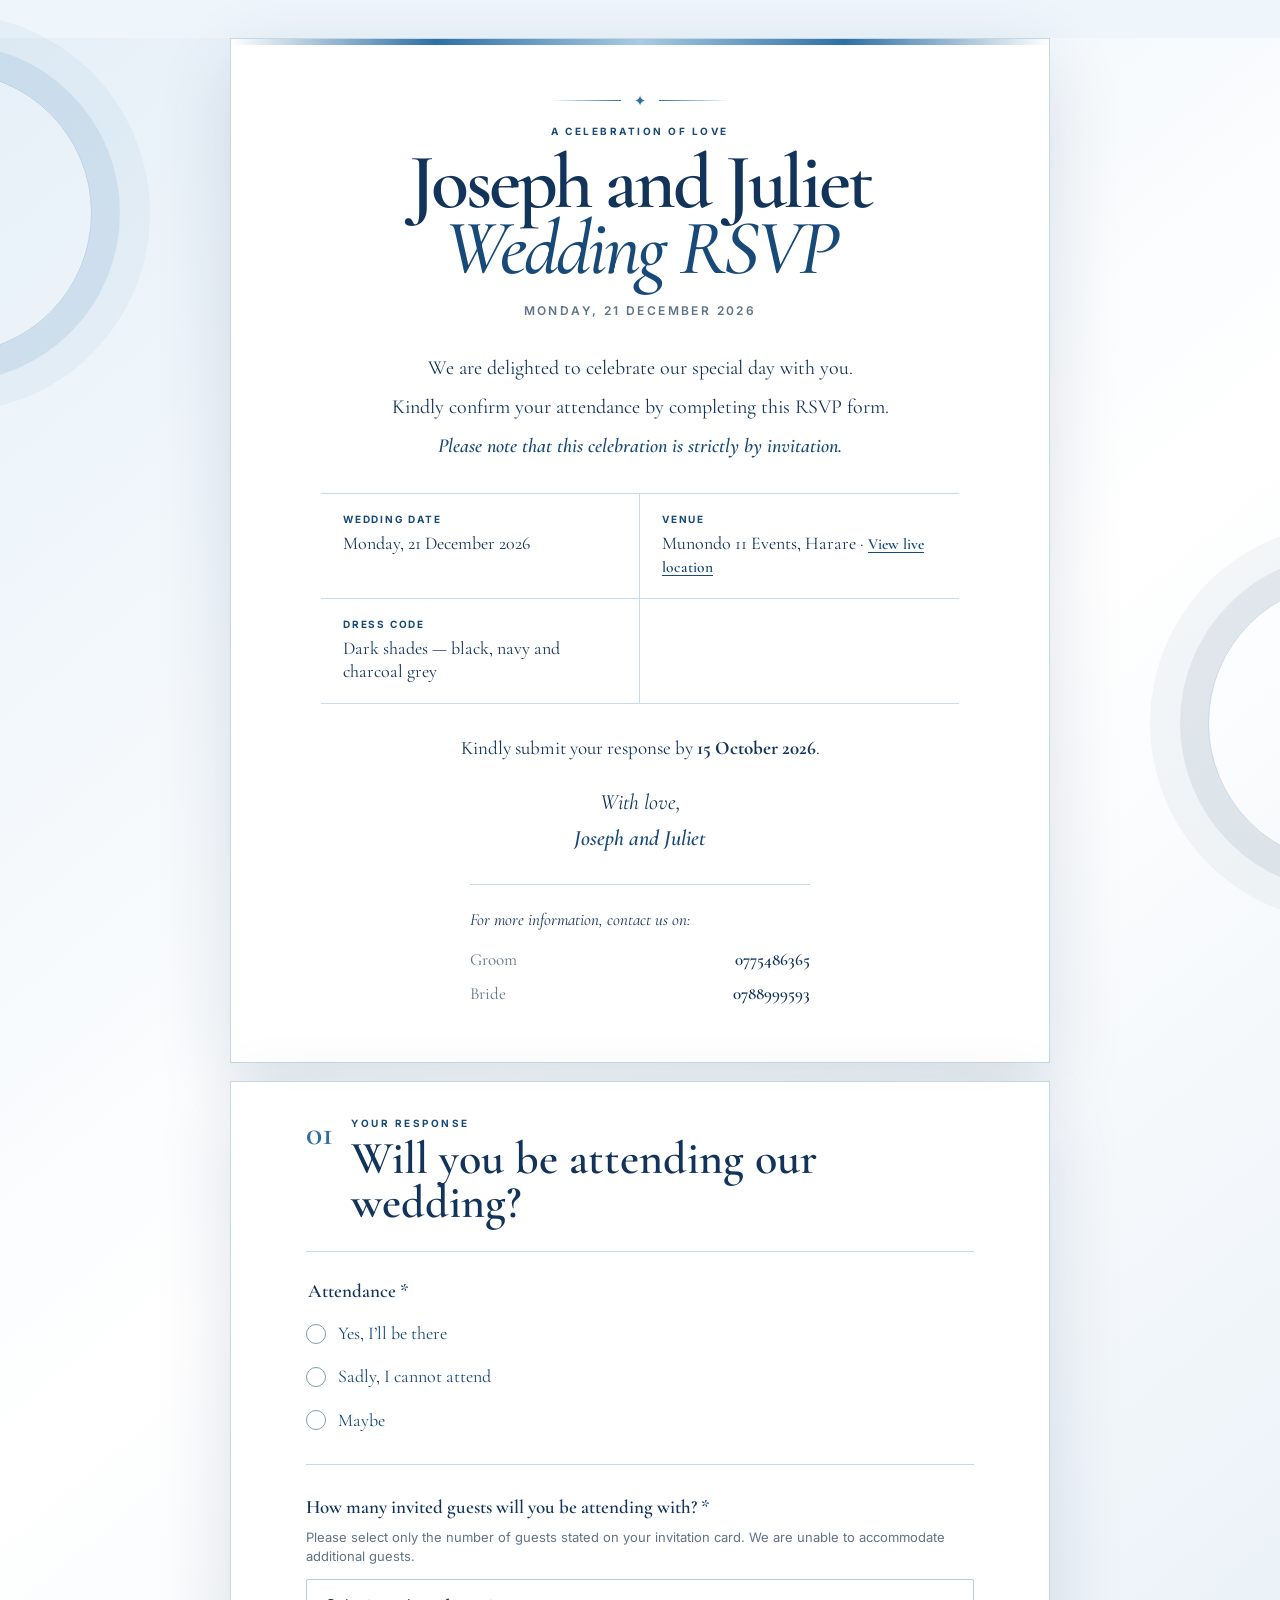
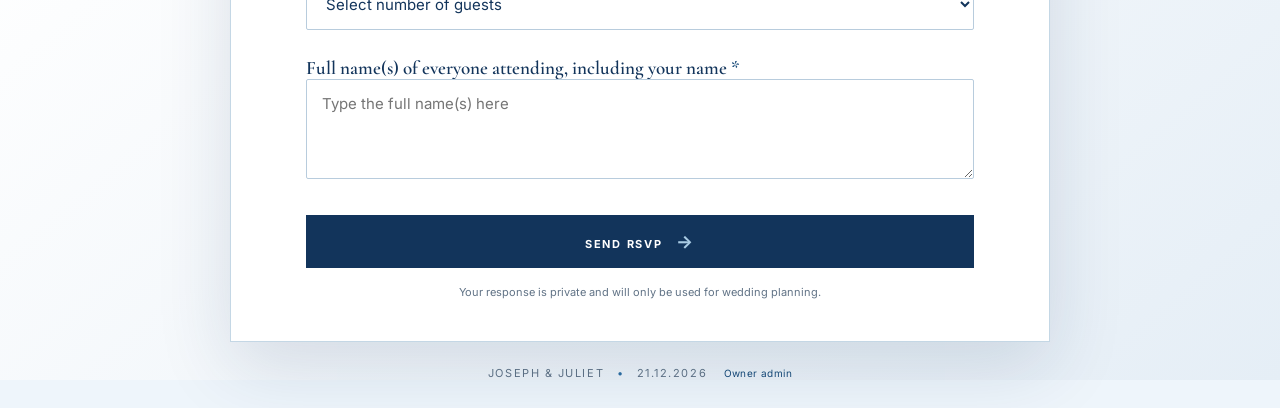
==== commit 565f9d2e: "Add Harare to venue location" ====
--- a/index.html
+++ b/index.html
@@ -28,7 +28,7 @@
 
         <div class="details-grid">
           <div class="detail"><span class="detail-label">Wedding date</span><span>Monday, 21 December 2026</span></div>
-          <div class="detail"><span class="detail-label">Venue</span><span>Munondo 11 Events · <a class="map-link" href="https://maps.app.goo.gl/MpjNZfviGpF6EwaDA?g_st=ac" target="_blank" rel="noopener">View live location</a></span></div>
+          <div class="detail"><span class="detail-label">Venue</span><span>Munondo 11 Events, Harare · <a class="map-link" href="https://maps.app.goo.gl/MpjNZfviGpF6EwaDA?g_st=ac" target="_blank" rel="noopener">View live location</a></span></div>
           <div class="detail"><span class="detail-label">Dress code</span><span>Dark shades — black, navy and charcoal grey</span></div>
         </div>
 
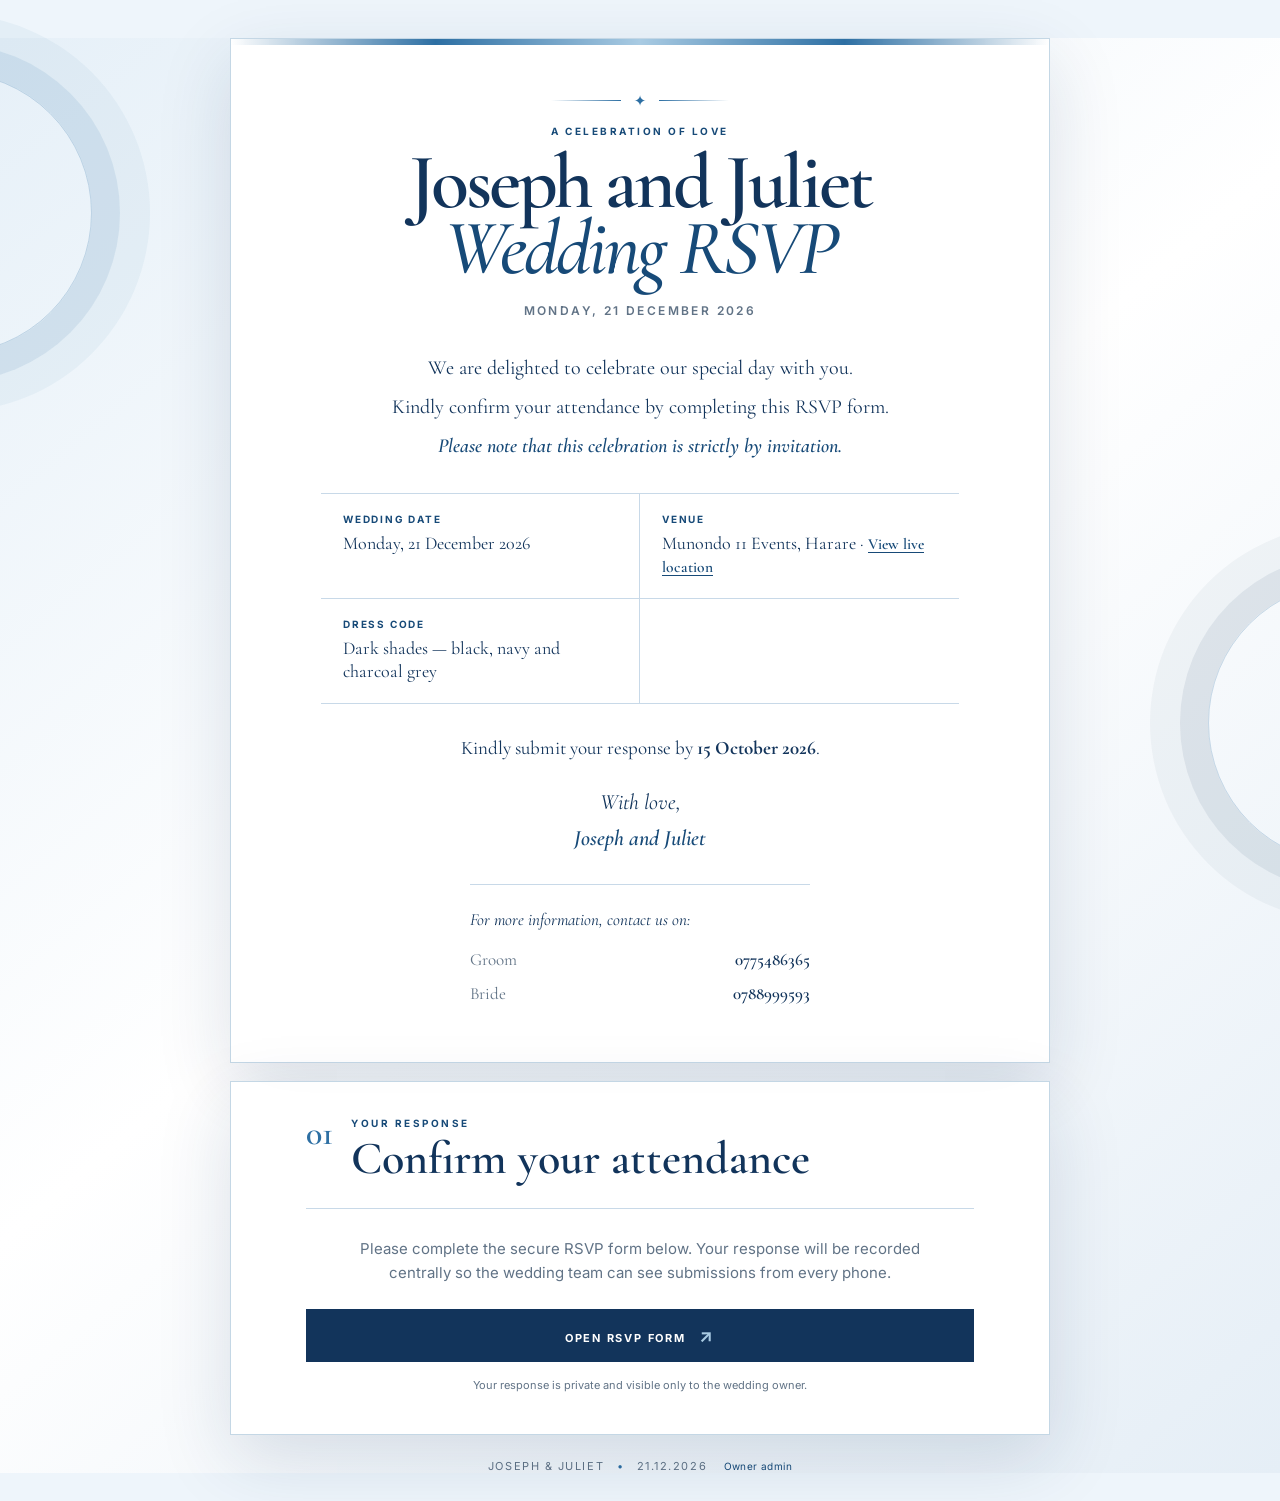
==== commit 403287d8: "Connect guest RSVP to central owner form" ====
--- a/index.html
+++ b/index.html
@@ -43,46 +43,19 @@
         </div>
       </section>
 
-      <section class="rsvp-card" aria-labelledby="rsvp-heading">
+      <section class="rsvp-card shared-form-card" aria-labelledby="rsvp-heading">
         <div class="section-heading">
           <span class="step-number">01</span>
           <div>
             <p class="eyebrow">Your response</p>
-            <h2 id="rsvp-heading">Will you be attending our wedding?</h2>
+            <h2 id="rsvp-heading">Confirm your attendance</h2>
           </div>
         </div>
-
-        <form id="rsvp-form">
-          <fieldset>
-            <legend>Attendance <span>*</span></legend>
-            <label class="choice"><input type="radio" name="attendance" value="Yes" required /><span class="radio-mark"></span><span>Yes, I’ll be there</span></label>
-            <label class="choice"><input type="radio" name="attendance" value="No" /><span class="radio-mark"></span><span>Sadly, I cannot attend</span></label>
-            <label class="choice"><input type="radio" name="attendance" value="Maybe" /><span class="radio-mark"></span><span>Maybe</span></label>
-          </fieldset>
-
-          <div class="form-divider"></div>
-
-          <div class="field-block">
-            <label for="guests">How many invited guests will you be attending with? <span>*</span></label>
-            <p class="field-note">Please select only the number of guests stated on your invitation card. We are unable to accommodate additional guests.</p>
-            <select id="guests" name="guests" required>
-              <option value="" selected disabled>Select number of guests</option>
-              <option>1</option><option>2</option><option>3</option><option>Other</option>
-            </select>
-          </div>
-
-          <div class="field-block">
-            <label for="names">Full name(s) of everyone attending, including your name <span>*</span></label>
-            <textarea id="names" name="names" rows="3" required placeholder="Type the full name(s) here"></textarea>
-          </div>
-
-          <button type="submit" class="submit-button">Send RSVP <span>→</span></button>
-          <p class="form-footnote">Your response is private and will only be used for wedding planning.</p>
-          <div id="success-message" class="success-message" role="status" hidden>Thank you — your RSVP has been recorded.</div>
-        </form>
+        <p class="shared-form-copy">Please complete the secure RSVP form below. Your response will be recorded centrally so the wedding team can see submissions from every phone.</p>
+        <a class="submit-button shared-form-button" href="https://docs.google.com/forms/d/e/1FAIpQLSdUGcJEQ6uNc-sGwar0F4VLFQfldJKxdSIdh1viYjbuNeP1Iw/viewform" target="_blank" rel="noopener">Open RSVP form <span>↗</span></a>
+        <p class="form-footnote">Your response is private and visible only to the wedding owner.</p>
       </section>
       <footer>Joseph &amp; Juliet <span>•</span> 21.12.2026 <a class="admin-link" href="admin.html">Owner admin</a></footer>
     </main>
-    <script src="script.js"></script>
   </body>
 </html>
--- a/styles.css
+++ b/styles.css
@@ -1,3 +1,5 @@
 :root{--ink:#12345b;--muted:#617386;--paper:#ffffff;--cream:#eef5fb;--accent:#2d6fa3;--accent-dark:#174a78;--line:#c8d9e8;--shadow:0 24px 70px rgba(18,52,91,.14);font-family:Inter,system-ui,sans-serif;color:var(--ink);background:var(--cream)}*{box-sizing:border-box}body{margin:0;min-width:320px;background:linear-gradient(140deg,#e6f0f8,#fff 48%,#e5eef6)}body:before,body:after{content:"";position:fixed;pointer-events:none;border:1px solid rgba(45,111,163,.24);border-radius:50%;width:280px;height:280px}body:before{left:-190px;top:8%;box-shadow:0 0 0 28px rgba(45,111,163,.1),0 0 0 58px rgba(45,111,163,.05)}body:after{right:-210px;bottom:4%;box-shadow:0 0 0 28px rgba(18,52,91,.08),0 0 0 58px rgba(18,52,91,.04)}.page-shell{width:min(100% - 30px,820px);margin:38px auto 28px}.invitation-card,.rsvp-card{position:relative;background:rgba(255,255,255,.97);border:1px solid rgba(45,111,163,.28);box-shadow:var(--shadow)}.invitation-card{padding:52px clamp(24px,8vw,90px) 52px;text-align:center;overflow:hidden}.gold-line{height:6px;position:absolute;inset:0 0 auto;background:linear-gradient(90deg,transparent,var(--accent),#a9cbe3,var(--accent),transparent)}.ornament{display:flex;align-items:center;justify-content:center;gap:13px;color:var(--accent);margin:0 0 15px}.ornament span{height:1px;width:70px;background:linear-gradient(90deg,transparent,var(--accent))}.ornament span:last-child{transform:scaleX(-1)}.ornament b{font-size:15px}.eyebrow{margin:0;color:var(--accent-dark);font:700 10px Inter,sans-serif;letter-spacing:.25em;text-transform:uppercase}h1,h2{font-family:"Cormorant Garamond",Georgia,serif}h1{margin:13px 0 0;font-size:clamp(44px,8vw,78px);line-height:.84;font-weight:600;letter-spacing:-.04em}h1 em{color:var(--accent-dark);font-weight:500}.date-line{margin:22px 0 0;color:var(--muted);font:600 12px Inter,sans-serif;letter-spacing:.2em;text-transform:uppercase}.intro-copy{max-width:570px;margin:35px auto 31px;font:20px/1.55 "Cormorant Garamond",Georgia,serif}.intro-copy p{margin:8px 0}.details-grid{display:grid;grid-template-columns:1fr 1fr;border-top:1px solid var(--line);border-bottom:1px solid var(--line);text-align:left}.detail{padding:19px 22px;min-height:92px;border-bottom:1px solid var(--line);font:18px/1.3 "Cormorant Garamond",Georgia,serif}.detail:nth-child(odd){border-right:1px solid var(--line)}.detail:last-child{border-bottom:0}.detail-label{display:block;margin-bottom:7px;color:var(--accent-dark);font:700 10px Inter,sans-serif;letter-spacing:.18em;text-transform:uppercase}.map-link{color:var(--accent-dark);font-size:.86em;font-weight:600;text-decoration:underline;text-underline-offset:3px}.deadline{margin:30px 0 0;font:19px/1.45 "Cormorant Garamond",Georgia,serif}.signature{margin-top:27px;font:italic 22px/1.35 "Cormorant Garamond",Georgia,serif}.signature strong{display:inline-block;margin-top:6px;color:var(--accent-dark);font-weight:600}.contacts{max-width:340px;margin:30px auto 0;padding-top:22px;border-top:1px solid var(--line);text-align:left;font:17px/1.5 "Cormorant Garamond",Georgia,serif}.contacts p{margin:0 0 11px;font-style:italic}.contacts div{display:flex;justify-content:space-between;padding:4px 0}.contacts div span{color:var(--muted)}.contacts a{color:var(--ink);text-decoration:none;font-weight:600}.rsvp-card{margin-top:18px;padding:35px clamp(24px,8vw,75px) 42px}.section-heading{display:flex;gap:18px;align-items:flex-start;padding-bottom:27px;border-bottom:1px solid var(--line)}.step-number{color:var(--accent);font:600 34px/1 "Cormorant Garamond",Georgia,serif}h2{margin:8px 0 0;font-size:clamp(31px,5vw,46px);line-height:.95;font-weight:600}fieldset{border:0;margin:28px 0 0;padding:0}legend,.field-block>label{display:block;font:600 19px/1.2 "Cormorant Garamond",Georgia,serif}legend span,label span{color:var(--accent-dark)}.choice{display:flex;align-items:center;gap:12px;position:relative;margin-top:18px;cursor:pointer;font:18px/1.4 "Cormorant Garamond",Georgia,serif}.choice input{position:absolute;opacity:0}.radio-mark{width:20px;height:20px;border:1.5px solid #7f9ab0;border-radius:50%;transition:.18s}.choice input:checked+.radio-mark{border:6px solid var(--accent);box-shadow:0 0 0 1px var(--accent)}.choice:focus-within .radio-mark{outline:3px solid rgba(45,111,163,.2);outline-offset:3px}.form-divider{height:1px;margin:31px 0;background:var(--line)}.field-block{margin-top:27px}.field-note{margin:9px 0 12px;color:var(--muted);font:13px/1.5 Inter,sans-serif}select,textarea{width:100%;border:1px solid #b8ccdd;border-radius:2px;background:#fff;color:var(--ink);font:15px Inter,sans-serif;padding:14px 15px;outline:none}select:focus,textarea:focus{border-color:var(--accent);box-shadow:0 0 0 3px rgba(45,111,163,.13)}textarea{resize:vertical;min-height:100px}.submit-button{width:100%;margin-top:32px;border:0;background:var(--ink);color:#fff;padding:16px 22px;font:700 11px Inter,sans-serif;letter-spacing:.16em;text-transform:uppercase;cursor:pointer;transition:.16s}.submit-button:hover{background:var(--accent-dark)}.submit-button:active{transform:scale(.98)}.submit-button span{margin-left:9px;color:#a9cbe3;font-size:18px}.form-footnote{margin:17px 0 0;text-align:center;color:var(--muted);font-size:11px}.success-message{margin-top:18px;padding:13px 15px;background:#eaf4fb;color:#214d70;text-align:center;font-size:14px}footer{padding:24px 0 0;text-align:center;color:var(--muted);font:11px Inter,sans-serif;letter-spacing:.14em;text-transform:uppercase}footer span{padding:0 8px;color:var(--accent)}footer .admin-link{margin-left:12px;color:var(--accent-dark);font-size:10px;letter-spacing:.04em;text-decoration:none;text-transform:none}footer .admin-link:hover{text-decoration:underline}@media(max-width:600px){.page-shell{width:min(100% - 16px,820px);margin-top:18px}.invitation-card{padding:38px 18px 40px}.details-grid{grid-template-columns:1fr}.detail,.detail:nth-child(odd){border-right:0;border-bottom:1px solid var(--line)}.detail:last-child{border-bottom:0}.rsvp-card{padding:29px 20px 35px}h1{font-size:50px}}
 
 .invitation-note{color:var(--accent-dark);font-style:italic;font-weight:600}
+
+.shared-form-copy{max-width:560px;margin:28px auto 0;text-align:center;color:var(--muted);font:15px/1.6 Inter,sans-serif}.shared-form-button{display:block;text-align:center;text-decoration:none;margin-top:24px}.shared-form-button:hover{color:#fff}.shared-form-card .form-footnote{margin-top:16px}
